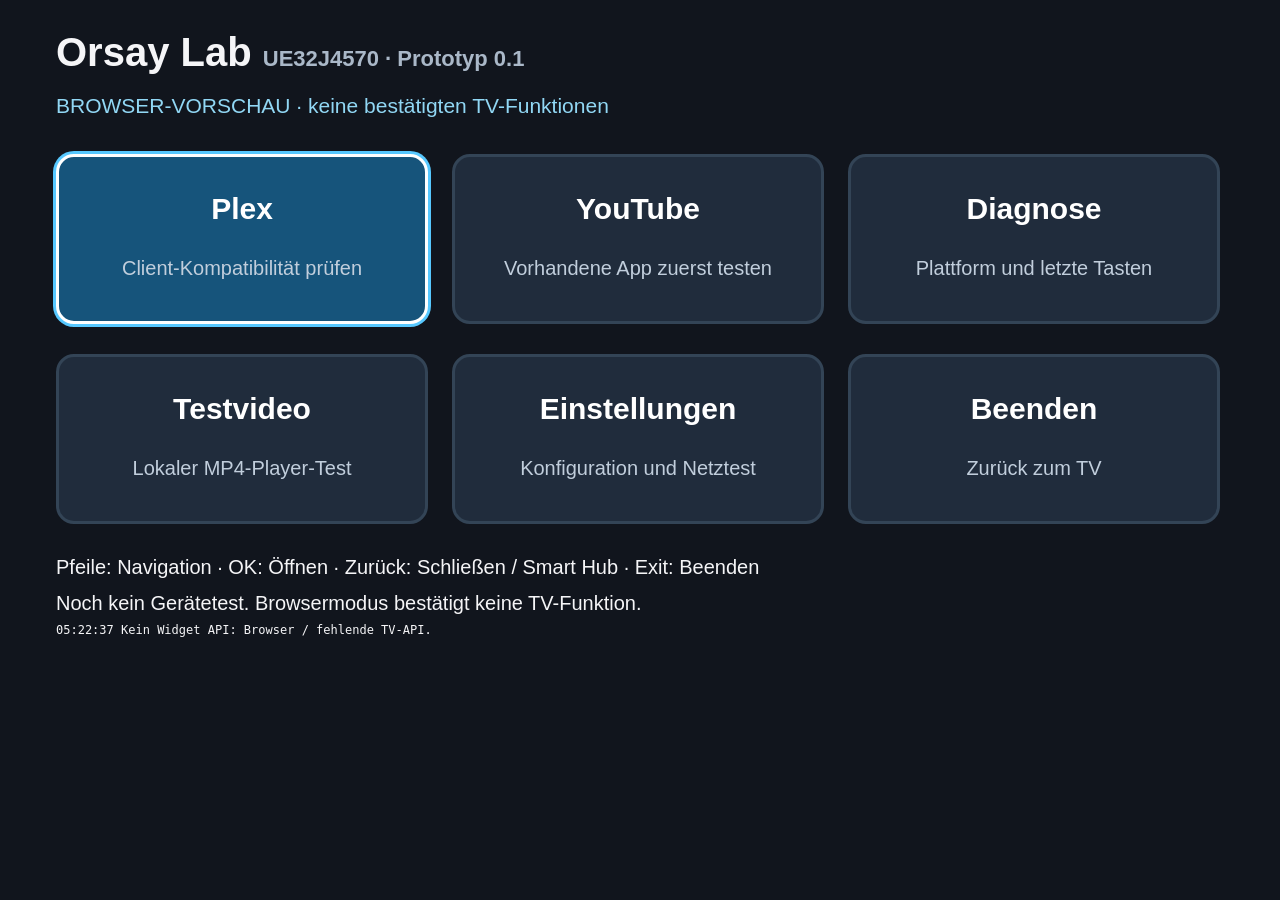
==== widget/index.html @ 92cba273 "Add Samsung Orsay diagnostic widget and feasibility report" ====
<!DOCTYPE html>
<html lang="de">
<head>
  <meta http-equiv="Content-Type" content="text/html; charset=utf-8">
  <meta name="viewport" content="width=1280">
  <title>Orsay Lab</title>
  <link rel="stylesheet" href="ui.css">
  <script src="errors.js"></script>
  <script src="$MANAGER_WIDGET/Common/API/Widget.js"></script>
  <script src="$MANAGER_WIDGET/Common/API/TVKeyValue.js"></script>
  <script src="config.js"></script>
  <script src="tv-orsay.js"></script>
  <script src="player.js"></script>
</head>
<body onload="Lab.start();" onunload="Lab.stop();">
  <object id="pluginPlayer" classid="clsid:SAMSUNG-INFOLINK-PLAYER" class="plugin"></object>
  <object id="pluginNNavi" classid="clsid:SAMSUNG-INFOLINK-NNAVI" class="plugin"></object>
  <a id="key-anchor" href="#" aria-label="Fernbedienung"></a>
  <div id="stage">
    <h1>Orsay Lab <span>UE32J4570 · Prototyp 0.1</span></h1>
    <div id="mode">Start …</div>
    <div id="home">
      <div id="tiles">
        <div class="tile" id="tile-0" style="left:56px;top:154px"><div class="word">Plex</div><small>Client-Kompatibilität prüfen</small></div>
        <div class="tile" id="tile-1" style="left:452px;top:154px"><div class="word">YouTube</div><small>Vorhandene App zuerst testen</small></div>
        <div class="tile" id="tile-2" style="left:848px;top:154px"><div class="word">Diagnose</div><small>Plattform und letzte Tasten</small></div>
        <div class="tile" id="tile-3" style="left:56px;top:354px"><div class="word">Testvideo</div><small>Lokaler MP4-Player-Test</small></div>
        <div class="tile" id="tile-4" style="left:452px;top:354px"><div class="word">Einstellungen</div><small>Konfiguration und Netztest</small></div>
        <div class="tile" id="tile-5" style="left:848px;top:354px"><div class="word">Beenden</div><small>Zurück zum TV</small></div>
      </div>
      <p id="hint">Pfeile: Navigation · OK: Öffnen · Zurück: Schließen / Smart Hub · Exit: Beenden</p>
    </div>
    <div id="panel"><h2 id="panel-title"></h2><pre id="panel-text"></pre><div id="panel-help"></div></div>
    <div id="playback"><span id="player-status">Player wird gestartet …</span><small>Zurück / Stop: Wiedergabe stoppen · Exit: Beenden</small></div>
    <div id="status">Noch kein Gerätetest. Browsermodus bestätigt keine TV-Funktion.</div>
    <pre id="log"></pre>
  </div>
  <video id="browser-video"></video>
  <script src="ui.js"></script>
</body>
</html>
---- widget/ui.css ----
/* Compact adaptation of Free My TV's .tile/.word/focus styles (MIT).
 * No fonts, logos, image masks, animation, external requests or frameworks. */
html, body { margin:0; padding:0; width:100%; height:100%; overflow:hidden; background:#11151d; color:#f5f5f7; font-family:Arial,sans-serif; }
#stage { position:absolute; left:0; top:0; width:1280px; height:720px; -webkit-transform-origin:0 0; transform-origin:0 0; }
#home { position:absolute; left:0; top:0; width:1280px; height:580px; }
h1 { position:absolute; left:56px; top:30px; margin:0; font-size:40px; }
h1 span { font-size:22px; color:#aab8c8; }
#mode { position:absolute; left:56px; top:94px; font-size:21px; color:#91d7f4; }
.tile { position:absolute; width:366px; height:164px; border:3px solid #334456; border-radius:18px; background:#202c3c; color:#fff; }
.tile .word { position:absolute; left:8%; right:8%; top:32px; height:40px; line-height:40px; text-align:center; font-size:30px; font-weight:700; white-space:nowrap; overflow:hidden; text-overflow:ellipsis; }
.tile small { position:absolute; top:100px; width:100%; text-align:center; font-size:20px; color:#c1cedc; }
.tile.focus { border-color:#fff; background:#16547b; box-shadow:0 0 0 3px #57c8ff; z-index:2; }
#hint { position:absolute; top:536px; left:56px; font-size:20px; }
#panel { display:none; position:absolute; left:56px; top:140px; width:1168px; }
h2 { margin:0 0 18px; font-size:30px; }
#panel-text { white-space:pre-wrap; word-wrap:break-word; font-family:Arial,sans-serif; font-size:20px; line-height:1.3; margin:0; max-height:344px; overflow:hidden; }
#panel-help { margin-top:16px; color:#91d7f4; font-size:21px; }
#status { position:absolute; left:56px; top:592px; right:56px; font-size:20px; background:#11151d; }
#log { position:absolute; left:56px; top:624px; right:56px; margin:0; font-size:12px; line-height:13px; white-space:pre-wrap; word-wrap:break-word; }
.plugin { position:absolute; left:0; top:0; width:0; height:0; }
#key-anchor { position:absolute; left:0; top:0; width:1px; height:1px; outline:0; }
#playback { display:none; position:absolute; left:56px; top:80px; right:56px; font-size:24px; background:rgba(0,0,0,0.8); z-index:4; padding:12px; }
#playback small { display:block; margin-top:10px; font-size:20px; }
#browser-video { display:none; position:absolute; left:0; top:0; width:100%; height:100%; z-index:0; }
html.playing, body.playing { background:transparent; }
.playing #stage { z-index:3; background:transparent; }
.playing h1, .playing #mode { display:none; }
.playing #status, .playing #log { background:rgba(0,0,0,0.8); }
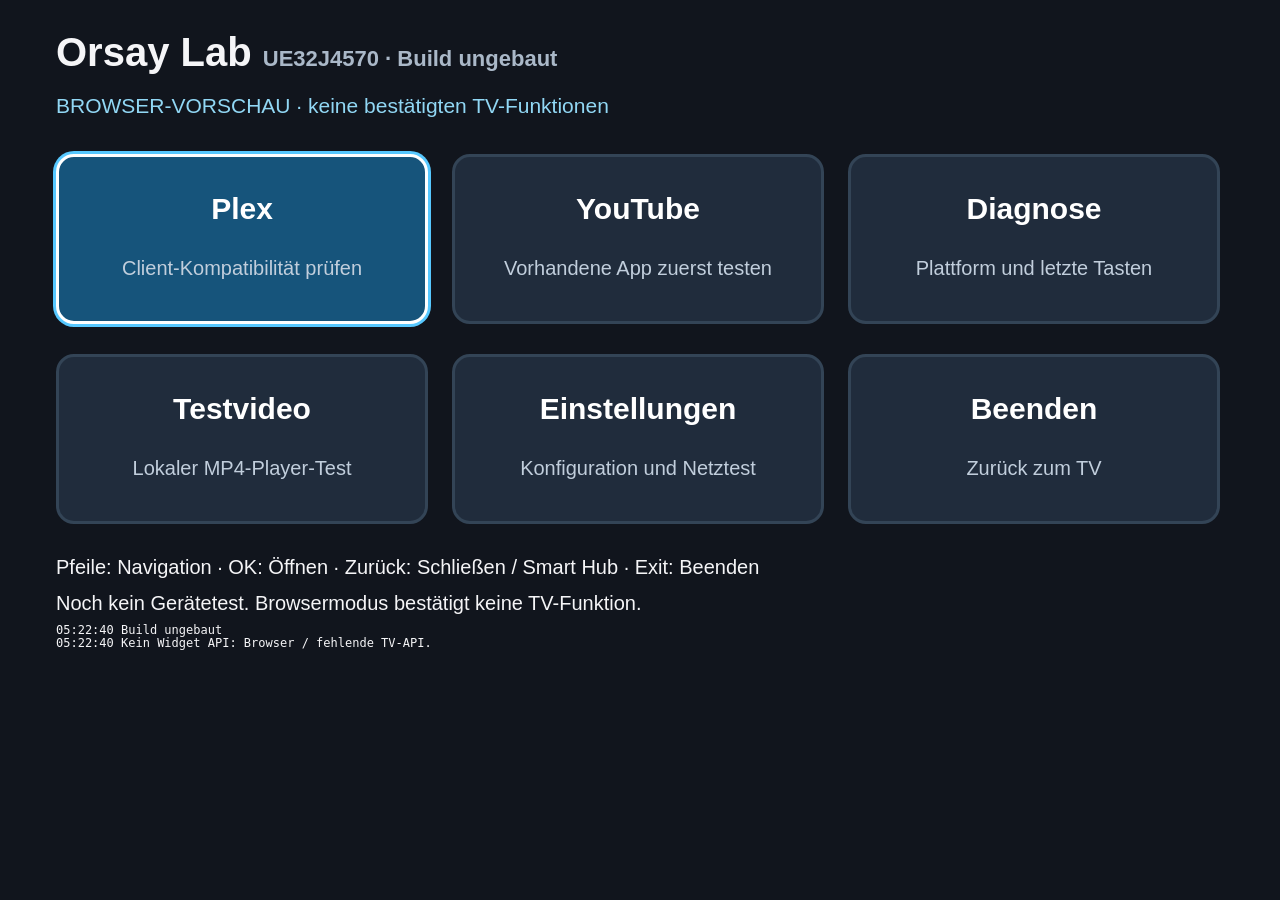
==== commit de3f2bf6: "Improve TV diagnostics, remote logging and build isolation" ====
--- a/widget/index.html
+++ b/widget/index.html
@@ -6,18 +6,21 @@
   <title>Orsay Lab</title>
   <link rel="stylesheet" href="ui.css">
   <script src="errors.js"></script>
+  <script src="config.js"></script>
+  <script>LabLog.configure(LAB_CONFIG.logUrl, LAB_CONFIG.buildVersion);</script>
   <script src="$MANAGER_WIDGET/Common/API/Widget.js"></script>
   <script src="$MANAGER_WIDGET/Common/API/TVKeyValue.js"></script>
-  <script src="config.js"></script>
+  <script src="$MANAGER_WIDGET/Common/webapi/1.0/webapis.js"></script>
   <script src="tv-orsay.js"></script>
   <script src="player.js"></script>
 </head>
 <body onload="Lab.start();" onunload="Lab.stop();">
   <object id="pluginPlayer" classid="clsid:SAMSUNG-INFOLINK-PLAYER" class="plugin"></object>
   <object id="pluginNNavi" classid="clsid:SAMSUNG-INFOLINK-NNAVI" class="plugin"></object>
-  <a id="key-anchor" href="#" aria-label="Fernbedienung"></a>
+  <object id="pluginSEF" classid="clsid:SAMSUNG-INFOLINK-SEF" class="plugin"></object>
+  <a id="key-anchor" href="javascript:void(0);" aria-label="Fernbedienung"></a>
   <div id="stage">
-    <h1>Orsay Lab <span>UE32J4570 · Prototyp 0.1</span></h1>
+    <h1>Orsay Lab <span id="build-label">UE32J4570</span></h1>
     <div id="mode">Start …</div>
     <div id="home">
       <div id="tiles">
